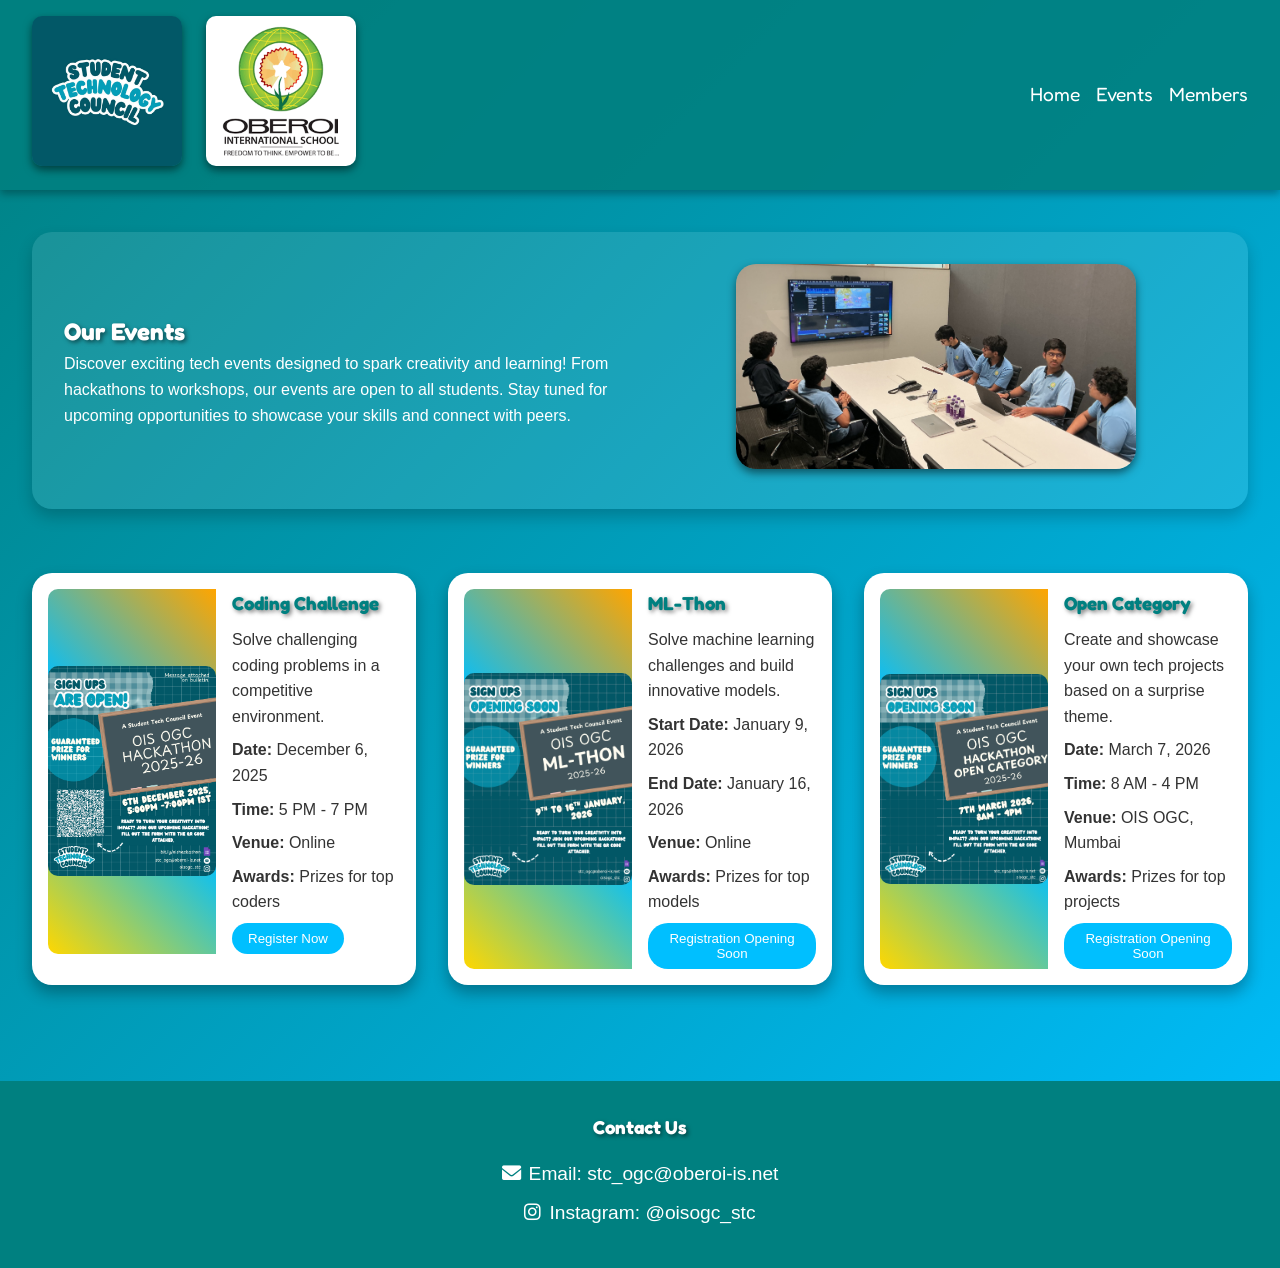
==== events.html @ a97781fb "Add files via upload" ====
<!DOCTYPE html>
<html lang="en">
<head>
  <meta charset="UTF-8">
  <meta name="viewport" content="width=device-width, initial-scale=1.0">
  <title>Student Technology Council - Events</title>
  <link rel="icon" type="image/x-icon" href="../images/favicon.ico">
  <link rel="stylesheet" href="https://cdnjs.cloudflare.com/ajax/libs/font-awesome/6.0.0/css/all.min.css">
  <link rel="stylesheet" href="styles.css">
</head>
<body>
  <header>
    <div>
      <img src="../images/stc_logo.jpg" alt="Student Technology Council Logo" class="logo" id="stclogo">
      <img src="../images/oislogo.png" alt="Oberoi International School Logo" class="logo" id="oislogo">
    </div>
    <nav>
      <ul class="nav">
        <li><a href="/">Home</a></li>
        <li><a href="/events.html">Events</a></li>
        <li class="dropdown">
          <a href="#">Members</a>
          <div class="dropdown-content">
            <a href="/members/executive-board.html">Executive Board</a>
            <a href="/members/hackathon-heads.html">Hackathon Heads</a>
            <a href="/members/core-team.html">Core Team Members</a>
          </div>
        </li>
      </ul>
    </nav>
  </header>

  <main>
    <section class="section">
      <div class="section-left">
        <h1>Our Events</h1>
        <p>Discover exciting tech events designed to spark creativity and learning! From hackathons to workshops, our events are open to all students. Stay tuned for upcoming opportunities to showcase your skills and connect with peers.</p>
      </div>
      <div class="section-right">
        <img src="../images/eventsphoto.jpeg" alt="Events">
      </div>
    </section>

    <div class="events-cards">
      <div class="event-card">
        <div class="event-card-content">
          <div class="event-poster"><img src="../images/codingposter.png" alt="Coding Challenge"></div>
          <div class="event-details">
            <h3>Coding Challenge</h3>
            <p>Solve challenging coding problems in a competitive environment.</p>
            <p><strong>Date:</strong> December 6, 2025</p>
            <p><strong>Time:</strong> 5 PM - 7 PM</p>
            <p><strong>Venue:</strong> Online</p>
            <p><strong>Awards:</strong> Prizes for top coders</p>
            <a href="https://forms.gle/HbMZan1tne4bEuyPA" target="_blank"><button class="register-btn">Register Now</button></a>
          </div>
        </div>
      </div>
      <div class="event-card">
        <div class="event-card-content">
          <div class="event-poster"><img src="../images/mlposter.png" alt="ML-Thon"></div>
          <div class="event-details">
            <h3>ML-Thon</h3>
            <p>Solve machine learning challenges and build innovative models.</p>
            <p><strong>Start Date:</strong> January 9, 2026</p>
            <p><strong>End Date:</strong> January 16, 2026</p>
            <p><strong>Venue:</strong> Online</p>
            <p><strong>Awards:</strong> Prizes for top models</p>
            <button class="register-btn">Registration Opening Soon</button>
          </div>
        </div>
      </div>
      <div class="event-card">
        <div class="event-card-content">
          <div class="event-poster"><img src="../images/openposter.png" alt="Open Category"></div>
          <div class="event-details">
            <h3>Open Category</h3>
            <p>Create and showcase your own tech projects based on a surprise theme.</p>
            <p><strong>Date:</strong> March 7, 2026</p>
            <p><strong>Time:</strong> 8 AM - 4 PM</p>
            <p><strong>Venue:</strong> OIS OGC, Mumbai</p>
            <p><strong>Awards:</strong> Prizes for top projects</p>
            <button class="register-btn">Registration Opening Soon</button>
          </div>
        </div>
      </div>
    </div>
  </main>

  <footer>
    <h3>Contact Us</h3>
    <p><a href="mailto:stc_ogc@oberoi-is.net"><i class="fas fa-envelope" style="margin-right: 0.5rem;"></i>Email: stc_ogc@oberoi-is.net</a></p>
    <p><a href="https://instagram.com/oisogc_stc" target="_blank" rel="noopener noreferrer"><i class="fab fa-instagram" style="margin-right: 0.5rem;"></i>Instagram: @oisogc_stc</a></p>
  </footer>

  <script src="script.js"></script>
</body>
</html>
---- styles.css ----
/* Google Fonts for playful, rounded vibe */
@import url('https://fonts.googleapis.com/css2?family=Fredoka+One&display=swap');

/* Global Styles */
* {
  margin: 0;
  padding: 0;
  box-sizing: border-box;
}

body {
  font-family: 'Fredoka One', cursive; /* Playful, handwritten feel */
  background: linear-gradient(135deg, #008080, #00BFFF); /* Teal to light blue gradient */
  color: #FFFFFF; /* White text for contrast */
  line-height: 1.6;
  overflow-x: hidden;
}

h1, h2, h3 {
  font-weight: bold;
  text-shadow: 2px 2px 4px rgba(0, 0, 0, 0.5); /* 3D effect like logo */
}

p {
  font-family: Arial, sans-serif; /* Readable for body text */
  color: #FFFFFF;
}

/* Header */
header {
  position: fixed;
  top: 0;
  width: 100%;
  background: rgba(0, 128, 128, 0.9); /* Semi-transparent teal */
  display: flex;
  justify-content: space-between;
  align-items: center;
  padding: 1rem 2rem;
  z-index: 1000;
  box-shadow: 0 4px 8px rgba(0, 0, 0, 0.3);
}

.logo {
  width: 150px;
  height: auto;
  border-radius: 10px;
  box-shadow: 0 4px 8px rgba(0, 0, 0, 0.5);
}

.nav {
  display: flex;
  list-style: none;
}

.nav li {
  margin-left: 1rem; /* Reduced from 2rem to shift left and prevent overflow */
  position: relative;
}

.nav a {
  color: #FFFFFF;
  text-decoration: none;
  font-size: 1.2rem;
  transition: color 0.3s ease;
}

.nav a:hover {
  color: #00BFFF;
}

.nav .dropdown a:hover {
  color: #FFFFFF; /* Keep dropdown trigger color unchanged on hover */
}

footer a{
  color: #FFFFFF;
  text-decoration: none;
  font-size: 1.2rem;
  transition: color 0.3s ease;
}

footer a:hover {
  color: #00BFFF;
}
/* Dropdown for Members */
.dropdown {
  position: relative;
}

.dropdown-content {
  display: none;
  position: absolute;
  background: #008080;
  min-width: 200px;
  box-shadow: 0 4px 8px rgba(0, 0, 0, 0.3);
  border-radius: 10px;
  z-index: 1;
  right: 0; /* Aligns dropdown to the right edge of the trigger to prevent overflow */
}

.dropdown-content a {
  color: #FFFFFF;
  padding: 12px 16px;
  text-decoration: none;
  display: block;
  transition: background 0.3s ease;
}

.dropdown-content a:hover {
  background: #00BFFF;
}

.dropdown:hover .dropdown-content {
  display: block;
}

#stclogo {
  margin-right: 20px;
}

/* Main Content */
main {
  margin-top: 200px; /* Account for fixed header */
  padding: 2rem;
}

.section {
  display: flex;
  align-items: center;
  margin-bottom: 4rem;
  background: rgba(255, 255, 255, 0.1); /* Subtle overlay */
  border-radius: 20px;
  padding: 2rem;
  box-shadow: 0 8px 16px rgba(0, 0, 0, 0.2);
  animation: fadeIn 1s ease-in;
}

@keyframes fadeIn {
  from { opacity: 0; transform: translateY(20px); }
  to { opacity: 1; transform: translateY(0); }
}

.section-left {
  flex: 1;
  padding-right: 2rem;
}

.section-right {
  flex: 1;
  text-align: center;
}

.section-right img {
  width: 100%;
  max-width: 400px;
  border-radius: 20px;
  box-shadow: 0 4px 8px rgba(0, 0, 0, 0.5);
}

/* Events Cards */
.events-cards {
  display: grid;
  grid-template-columns: repeat(auto-fit, minmax(300px, 1fr));
  gap: 2rem;
  margin-top: 2rem;
}

.event-card {
  background: #FFFFFF;
  border-radius: 20px;
  overflow: hidden;
  box-shadow: 0 8px 16px rgba(0, 0, 0, 0.3);
  transition: transform 0.3s ease;
}

.event-poster img {
  width: 100%;
  height: auto;
  border-radius: 10px;
}

.event-card:hover {
  transform: scale(1.05);
}

.event-card-content {
  display: flex;
  padding: 1rem;
}

.event-poster {
  flex: 1;
  background: linear-gradient(45deg, #FFD700, #00BFFF, #FFA500); /* Bright colors */
  display: flex;
  align-items: center;
  justify-content: center;
  color: #FFFFFF;
  font-size: 2rem;
  border-radius: 10px 0 0 10px;
}

.event-details {
  flex: 1;
  padding-left: 1rem;
}

.event-details h3 {
  color: #008080;
  margin-bottom: 0.5rem;
}

.event-details p {
  color: #333;
  margin-bottom: 0.5rem;
}

.register-btn {
  background: #00BFFF;
  color: #FFFFFF;
  border: none;
  padding: 0.5rem 1rem;
  border-radius: 20px;
  cursor: pointer;
  transition: background 0.3s ease;
}

.register-btn:hover {
  background: #008080;
}

/* Members Pages */
.members-grid {
  display: grid;
  grid-template-columns: repeat(auto-fit, minmax(250px, 1fr));
  gap: 2rem;
}

.members-grid.single-row {
  grid-template-columns: 1fr; /* One per row for Executive Board */
}

.members-grid.three-per-row {
  grid-template-columns: repeat(3, 1fr); /* Three per row for Hackathon Heads */
}

.member-card {
  background: rgba(255, 255, 255, 0.1);
  border-radius: 20px;
  padding: 1rem;
  text-align: center;
  box-shadow: 0 4px 8px rgba(0, 0, 0, 0.3);
  transition: transform 0.3s ease;
}

.member-card:hover {
  transform: translateY(-10px);
}

.member-card img {
  width: 200px;
  height: 200px;
  border-radius: 50%;
  margin-bottom: 1rem;
  box-shadow: 0 4px 8px rgba(0, 0, 0, 0.5);
}

.grade-section {
  margin-bottom: 3rem;
}

.grade-section h2 {
  color: #00BFFF;
  margin-bottom: 1rem;
}

/* Footer */
footer {
  background: #008080;
  color: #FFFFFF;
  text-align: center;
  padding: 2rem;
  margin-top: 4rem;
}

footer h3 {
  margin-bottom: 1rem;
}

footer p {
  margin-bottom: 0.5rem;
}

/* Responsive Design */
@media (max-width: 768px) {
  header {
    flex-direction: column;
    padding: 1rem;
  }

  .nav {
    margin-top: 1rem;
  }

  .section {
    flex-direction: column;
    text-align: center;
  }

  .section-left, .section-right {
    padding: 0;
  }

  .events-cards {
    grid-template-columns: 1fr;
  }

  .event-card-content {
    flex-direction: column;
  }

  .members-grid {
    grid-template-columns: 1fr; /* Stack to 1 per row on mobile for all pages */
  }

  .members-grid.single-row,
  .members-grid.three-per-row {
    grid-template-columns: 1fr; /* Override to 1 per row on mobile */
  }

  main {
    margin-top: 250px; /* More space for header on small screens */
  }

}
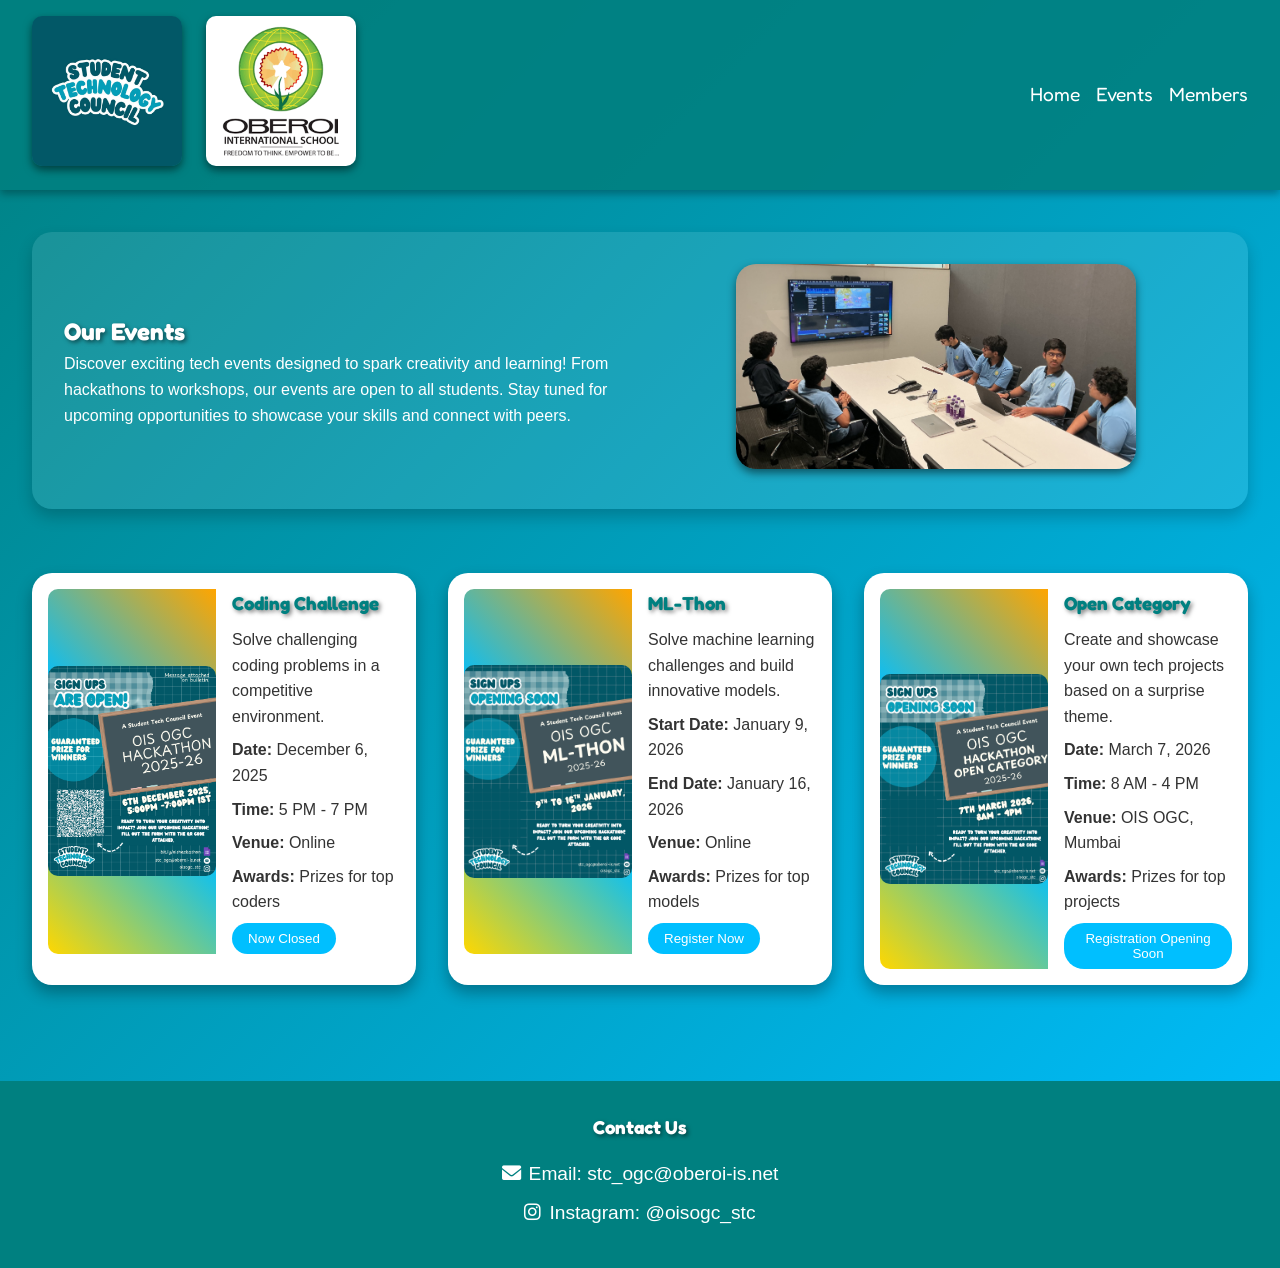
==== commit 656e0494: "Update events.html" ====
--- a/events.html
+++ b/events.html
@@ -4,26 +4,26 @@
   <meta charset="UTF-8">
   <meta name="viewport" content="width=device-width, initial-scale=1.0">
   <title>Student Technology Council - Events</title>
-  <link rel="icon" type="image/x-icon" href="../images/favicon.ico">
+  <link rel="icon" type="image/x-icon" href="images/favicon.ico">
   <link rel="stylesheet" href="https://cdnjs.cloudflare.com/ajax/libs/font-awesome/6.0.0/css/all.min.css">
   <link rel="stylesheet" href="styles.css">
 </head>
 <body>
   <header>
     <div>
-      <img src="../images/stc_logo.jpg" alt="Student Technology Council Logo" class="logo" id="stclogo">
-      <img src="../images/oislogo.png" alt="Oberoi International School Logo" class="logo" id="oislogo">
+      <img src="images/stc_logo.jpg" alt="Student Technology Council Logo" class="logo" id="stclogo">
+      <img src="images/oislogo.png" alt="Oberoi International School Logo" class="logo" id="oislogo">
     </div>
     <nav>
       <ul class="nav">
-        <li><a href="/">Home</a></li>
-        <li><a href="/events.html">Events</a></li>
+        <li><a href="/ois/">Home</a></li>
+        <li><a href="/ois/events.html">Events</a></li>
         <li class="dropdown">
           <a href="#">Members</a>
           <div class="dropdown-content">
-            <a href="/members/executive-board.html">Executive Board</a>
-            <a href="/members/hackathon-heads.html">Hackathon Heads</a>
-            <a href="/members/core-team.html">Core Team Members</a>
+            <a href="/ois/members/executive-board.html">Executive Board</a>
+            <a href="/ois/members/hackathon-heads.html">Hackathon Heads</a>
+            <a href="/ois/members/core-team.html">Core Team Members</a>
           </div>
         </li>
       </ul>
@@ -37,14 +37,14 @@
         <p>Discover exciting tech events designed to spark creativity and learning! From hackathons to workshops, our events are open to all students. Stay tuned for upcoming opportunities to showcase your skills and connect with peers.</p>
       </div>
       <div class="section-right">
-        <img src="../images/eventsphoto.jpeg" alt="Events">
+        <img src="images/eventsphoto.jpeg" alt="Events">
       </div>
     </section>
 
     <div class="events-cards">
       <div class="event-card">
         <div class="event-card-content">
-          <div class="event-poster"><img src="../images/codingposter.png" alt="Coding Challenge"></div>
+          <div class="event-poster"><img src="images/codingposter.png" alt="Coding Challenge"></div>
           <div class="event-details">
             <h3>Coding Challenge</h3>
             <p>Solve challenging coding problems in a competitive environment.</p>
@@ -52,13 +52,13 @@
             <p><strong>Time:</strong> 5 PM - 7 PM</p>
             <p><strong>Venue:</strong> Online</p>
             <p><strong>Awards:</strong> Prizes for top coders</p>
-            <a href="https://forms.gle/HbMZan1tne4bEuyPA" target="_blank"><button class="register-btn">Register Now</button></a>
+            <a href="/" target="_blank"><button class="register-btn">Now Closed</button></a>
           </div>
         </div>
       </div>
       <div class="event-card">
         <div class="event-card-content">
-          <div class="event-poster"><img src="../images/mlposter.png" alt="ML-Thon"></div>
+          <div class="event-poster"><img src="images/mlposter.png" alt="ML-Thon"></div>
           <div class="event-details">
             <h3>ML-Thon</h3>
             <p>Solve machine learning challenges and build innovative models.</p>
@@ -66,13 +66,13 @@
             <p><strong>End Date:</strong> January 16, 2026</p>
             <p><strong>Venue:</strong> Online</p>
             <p><strong>Awards:</strong> Prizes for top models</p>
-            <button class="register-btn">Registration Opening Soon</button>
+            <a href="https://forms.gle/rNDMedkHs2zwchZaA" target="_blank"><button class="register-btn">Register Now </button></a>
           </div>
         </div>
       </div>
       <div class="event-card">
         <div class="event-card-content">
-          <div class="event-poster"><img src="../images/openposter.png" alt="Open Category"></div>
+          <div class="event-poster"><img src="images/openposter.png" alt="Open Category"></div>
           <div class="event-details">
             <h3>Open Category</h3>
             <p>Create and showcase your own tech projects based on a surprise theme.</p>
@@ -95,4 +95,4 @@
 
   <script src="script.js"></script>
 </body>
-</html>+</html>
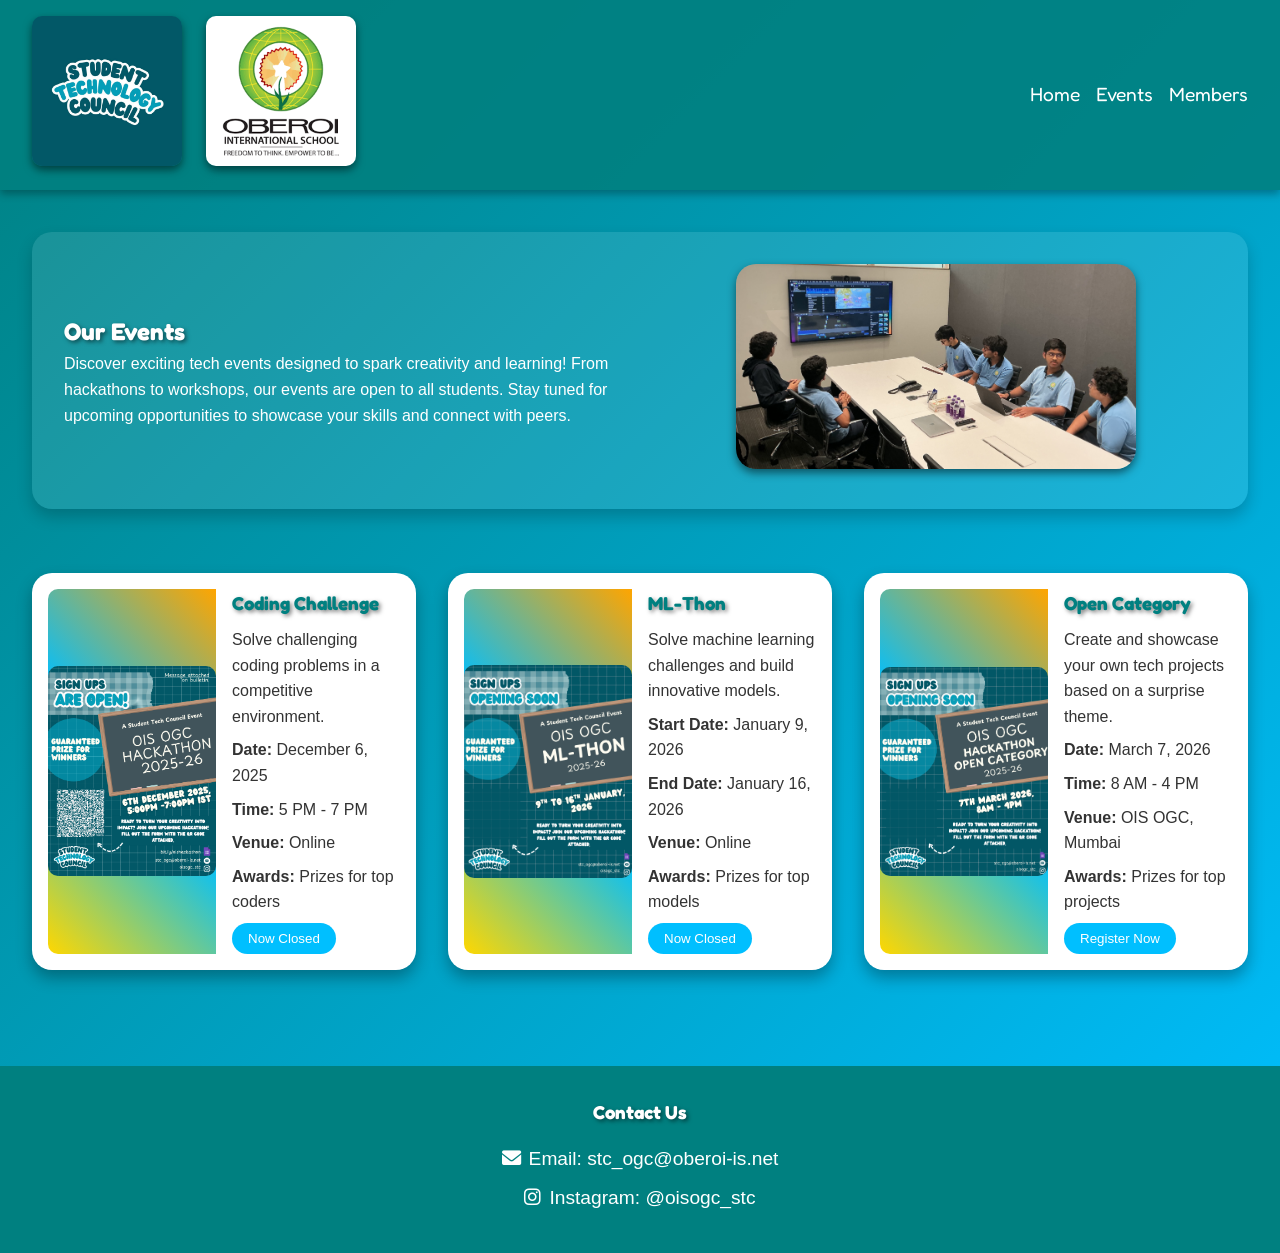
==== commit 942e4ab6: "Update events.html" ====
--- a/events.html
+++ b/events.html
@@ -66,7 +66,7 @@
             <p><strong>End Date:</strong> January 16, 2026</p>
             <p><strong>Venue:</strong> Online</p>
             <p><strong>Awards:</strong> Prizes for top models</p>
-            <a href="https://forms.gle/rNDMedkHs2zwchZaA" target="_blank"><button class="register-btn">Register Now </button></a>
+            <a href="/" target="_blank"><button class="register-btn">Now Closed</button></a>
           </div>
         </div>
       </div>
@@ -80,7 +80,7 @@
             <p><strong>Time:</strong> 8 AM - 4 PM</p>
             <p><strong>Venue:</strong> OIS OGC, Mumbai</p>
             <p><strong>Awards:</strong> Prizes for top projects</p>
-            <button class="register-btn">Registration Opening Soon</button>
+            <button href="https://forms.gle/L3hwo8CgTrhnMiNk8" class="register-btn">Register Now</button>
           </div>
         </div>
       </div>
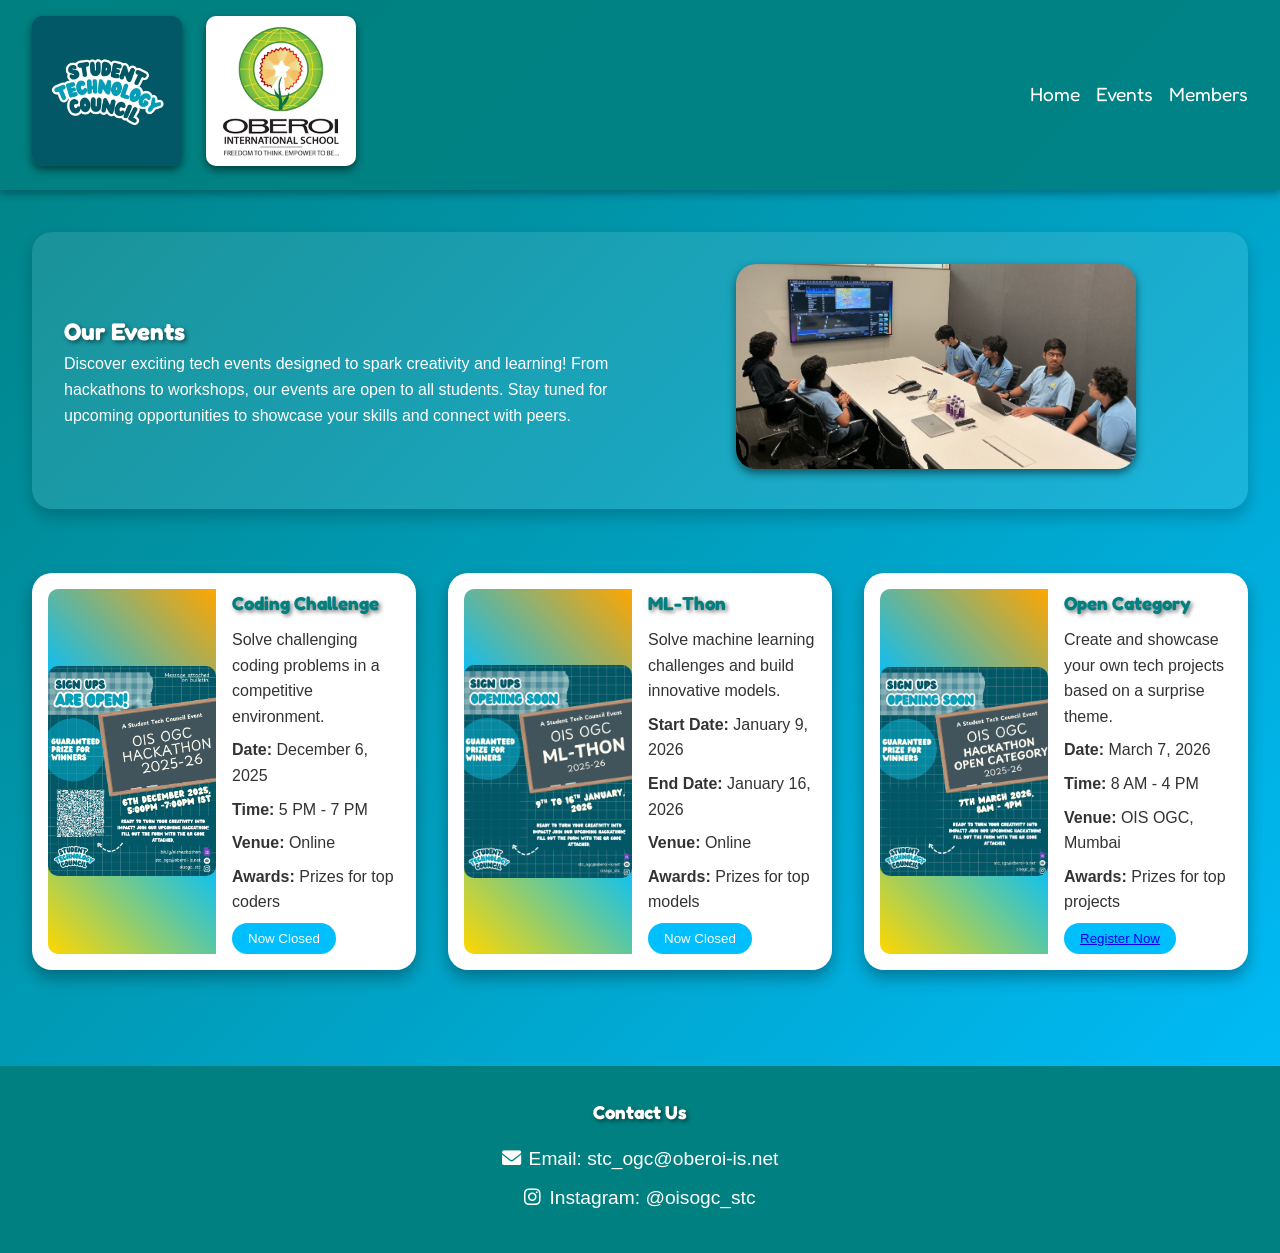
==== commit b2940e3e: "Update events.html" ====
--- a/events.html
+++ b/events.html
@@ -66,7 +66,7 @@
             <p><strong>End Date:</strong> January 16, 2026</p>
             <p><strong>Venue:</strong> Online</p>
             <p><strong>Awards:</strong> Prizes for top models</p>
-            <a href="/" target="_blank"><button class="register-btn">Now Closed</button></a>
+            <a href="/"><button class="register-btn">Now Closed</button></a>
           </div>
         </div>
       </div>
@@ -80,7 +80,7 @@
             <p><strong>Time:</strong> 8 AM - 4 PM</p>
             <p><strong>Venue:</strong> OIS OGC, Mumbai</p>
             <p><strong>Awards:</strong> Prizes for top projects</p>
-            <button href="https://forms.gle/L3hwo8CgTrhnMiNk8" class="register-btn">Register Now</button>
+            <button class="register-btn"><a href="https://forms.gle/Suo4apL19eSuAkTW6" target="_blank">Register Now </a></button>
           </div>
         </div>
       </div>
